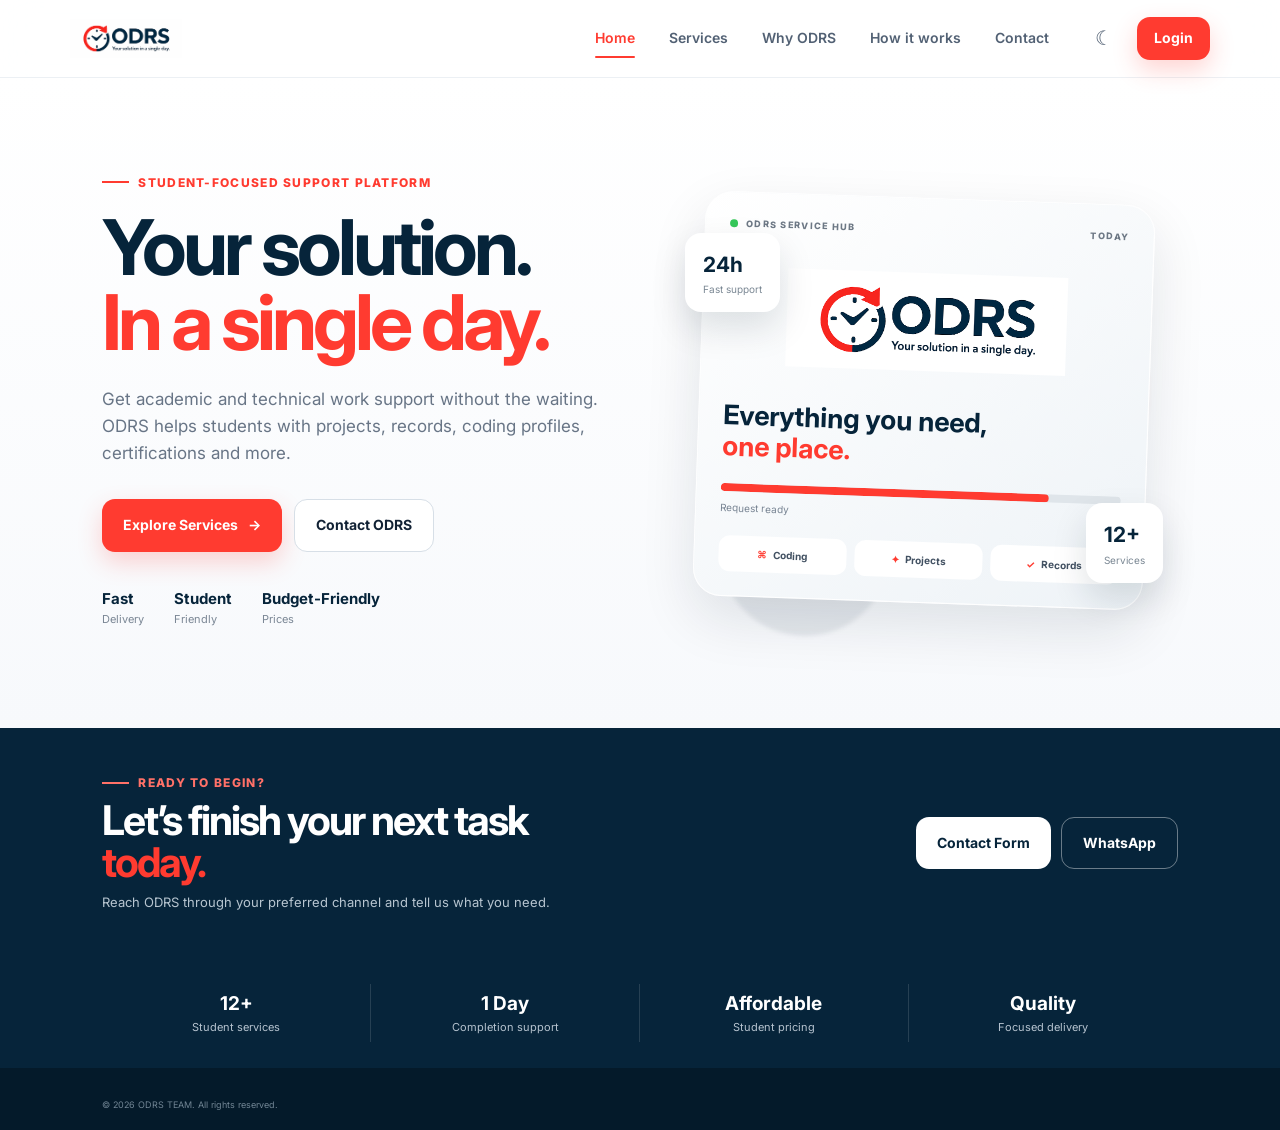
==== index.html @ 669d6daf "Update index.html" ====
<!DOCTYPE html>
<html lang="en">
<head>
  <meta charset="UTF-8" />
  <meta name="viewport" content="width=device-width, initial-scale=1.0" />
  <meta name="description" content="ODRS Team — fast, affordable academic and technical support for students." />
  <title>ODRS TEAM | Home</title>
  <link rel="icon" href="favicon.ico" />
  <link rel="preconnect" href="https://fonts.googleapis.com">
  <link rel="preconnect" href="https://fonts.gstatic.com" crossorigin>
  <link href="https://fonts.googleapis.com/css2?family=Inter:wght@400;500;600;700;800&display=swap" rel="stylesheet">
  <link rel="stylesheet" href="style.css" />
</head>
<body>
  <header class="site-header" id="top">
    <a class="brand" href="index.html" aria-label="ODRS home">
      <img src="logo.png" alt="ODRS logo" />
    </a>

    <nav class="desktop-nav" aria-label="Main navigation">
      <a href="services.html">Services</a>
      <a href="why-odrs.html">Why ODRS</a>
      <a href="how-it-works.html">How it works</a>
      <a href="contact.html">Contact</a>
    </nav>

    <div class="header-actions">
      <button class="theme-toggle" id="themeToggle" aria-label="Toggle dark mode">
        <span class="toggle-circle"></span>
      </button>
      <a class="btn btn-primary btn-small" href="login.html">Login</a>
      <button class="menu-toggle" id="menuToggle" aria-label="Open menu">☰</button>
    </div>
  </header>

  <main>
    <section class="hero">
      <div class="hero-copy reveal">
        <div class="eyebrow"><span></span>Student-focused support platform</div>
        <h1>Your solution.<br><em>In a single day.</em></h1>
        <p>Get academic and technical work support without the waiting. ODRS helps students with projects, records, coding profiles, certifications and more.</p>

        <div class="hero-buttons">
          <a class="btn btn-primary" href="services.html">Explore Services <span>→</span></a>
          <a class="btn btn-ghost" href="contact.html">Contact ODRS</a>
        </div>

        <div class="trust-row">
          <div><strong>Fast</strong><span>Delivery</span></div>
          <div><strong>Student</strong><span>Friendly</span></div>
          <div><strong>Budget-Friendly</strong><span>Prices</span></div>
        </div>
      </div>

      <div class="hero-visual reveal">
        <div class="orb orb-one"></div>
        <div class="orb orb-two"></div>

        <div class="hero-card main-card">
          <div class="card-top">
            <span class="status-dot"></span>
            <span>ODRS SERVICE HUB</span>
            <span class="mini-date">TODAY</span>
          </div>

          <div class="hero-logo-wrap">
            <img src="assets/logo.png" alt="ODRS" />
          </div>

          <h3>Everything you need,<br><span>one place.</span></h3>
          <div class="progress"><span style="width:82%"></span></div>
          <div class="progress-label"><span>Request ready</span><b>82%</b></div>

          <div class="mini-services">
            <div><span>⌘</span> Coding</div>
            <div><span>✦</span> Projects</div>
            <div><span>✓</span> Records</div>
          </div>
        </div>

        <div class="floating-card float-a">
          <b>24h</b>
          <span>Fast support</span>
        </div>

        <div class="floating-card float-b">
          <b>12+</b>
          <span>Services</span>
        </div>
      </div>
      
    </section>
    <section class="cta" id="contact">
      <div class="cta-inner reveal">
        <div>
          <div class="eyebrow"><span></span> Ready to begin?</div>
          <h2>Let’s finish your next task<br><em>today.</em></h2>
          <p>Reach ODRS through your preferred channel and tell us what you need.</p>
        </div>

        <div class="cta-actions">
          <a class="btn btn-white" href="https://odrs-contact-form.vercel.app/">Contact Form</a>
          <a class="btn btn-outline-white" href="https://wa.me/918940833101" target="_blank" rel="noopener noreferrer">WhatsApp</a>
        </div>
      </div>
    </section>
    
    <section class="stats-strip">
      <div><strong>12+</strong><span>Student services</span></div>
      <div><strong>1 Day</strong><span>Completion support</span></div>
      <div><strong>Affordable</strong><span>Student pricing</span></div>
      <div><strong>Quality</strong><span>Focused delivery</span></div>
    </section>
  </main>

  <footer class="footer">
    <p class="copyright">© 2026 ODRS TEAM. All rights reserved.</p>
  </footer>

  <script src="script.js"></script>
</body>
</html>
---- style.css ----
:root {
  --navy: #06243a;
  --navy2: #0b314c;
  --red: #ff3b30;
  --red2: #ff5b52;
  --ink: #122235;
  --muted: #687586;
  --bg: #f7f9fc;
  --card: #fff;
  --line: #e6ebf1;
  --shadow: 0 22px 55px rgba(8, 31, 49, 0.11);
  --radius: 22px;
}

* {
  box-sizing: border-box;
}

html {
  scroll-behavior: smooth;
}

body {
  margin: 0;
  font-family: Inter, Arial, sans-serif;
  color: var(--ink);
  background: var(--bg);
  line-height: 1.6;
}

a {
  text-decoration: none;
  color: inherit;
}

button {
  font: inherit;
}

/* =========================
   HEADER
========================= */

.site-header {
  position: sticky;
  top: 0;
  z-index: 50;
  height: 78px;
  display: flex;
  align-items: center;
  justify-content: space-between;
  padding: 0 5.5%;
  background: rgba(255, 255, 255, 0.9);
  backdrop-filter: blur(18px);
  border-bottom: 1px solid rgba(230, 235, 241, 0.75);
}

.brand img {
  width: 112px;
  height: auto;
  display: block;
}

.desktop-nav {
  display: flex;
  gap: 34px;
  margin-left: auto;
  margin-right: 35px;
}

.desktop-nav a {
  font-size: 14px;
  font-weight: 600;
  color: #526174;
  transition: 0.2s;
}

.desktop-nav a:hover {
  color: var(--red);
}

.header-actions {
  display: flex;
  align-items: center;
  gap: 13px;
}

.theme-toggle,
.menu-toggle {
  border: 0;
  background: transparent;
  cursor: pointer;
}

.theme-toggle {
  width: 40px;
  height: 40px;
  border-radius: 50%;
  font-size: 21px;
  color: #526174;
}

.menu-toggle {
  display: none;
  font-size: 25px;
}

/* =========================
   BUTTONS
========================= */

.btn {
  display: inline-flex;
  align-items: center;
  justify-content: center;
  gap: 10px;
  border-radius: 13px;
  padding: 14px 21px;
  font-weight: 700;
  font-size: 14px;
  transition:
    transform 0.2s,
    box-shadow 0.2s,
    background 0.2s;
}

.btn:hover {
  transform: translateY(-2px);
}

.btn-primary {
  background: var(--red);
  color: #fff;
  box-shadow: 0 10px 25px rgba(255, 59, 48, 0.22);
}

.btn-primary:hover {
  background: #ed2d23;
}

.btn-small {
  padding: 10px 17px;
}

.btn-ghost {
  border: 1px solid #d7dfe7;
  background: #fff;
}

.btn-white {
  background: #fff;
  color: var(--navy);
}

.btn-outline-white {
  border: 1px solid rgba(255, 255, 255, 0.4);
  color: #fff;
}

/* =========================
   HERO
========================= */

.hero {
  min-height: 650px;
  display: grid;
  grid-template-columns: 1.02fr 0.98fr;
  align-items: center;
  gap: 40px;
  padding: 70px 8% 75px;
  overflow: hidden;
  background: linear-gradient(180deg, #fff 0%, #f7f9fc 100%);
}

.eyebrow {
  display: flex;
  align-items: center;
  gap: 9px;
  color: var(--red);
  font-size: 12px;
  font-weight: 800;
  letter-spacing: 1.3px;
  text-transform: uppercase;
}

.eyebrow span {
  width: 27px;
  height: 2px;
  background: var(--red);
  display: inline-block;
}

.hero h1 {
  font-size: clamp(48px, 6vw, 82px);
  line-height: 0.98;
  letter-spacing: -4px;
  margin: 18px 0 25px;
  color: var(--navy);
}

em {
  font-style: normal;
  color: var(--red);
}

.hero-copy > p {
  max-width: 590px;
  color: var(--muted);
  font-size: 17px;
}

.hero-buttons {
  display: flex;
  gap: 12px;
  margin: 32px 0;
}

.trust-row {
  display: flex;
  gap: 30px;
  margin-top: 35px;
}

.trust-row div {
  display: flex;
  flex-direction: column;
}

.trust-row strong {
  font-size: 15px;
  color: var(--navy);
}

.trust-row span {
  font-size: 11px;
  color: #7b8795;
}

/* =========================
   HERO VISUAL
========================= */

.hero-visual {
  height: 480px;
  position: relative;
  display: flex;
  align-items: center;
  justify-content: center;
}

.orb {
  position: absolute;
  border-radius: 50%;
  filter: blur(2px);
}

.orb-one {
  width: 360px;
  height: 360px;
  background: rgba(255, 59, 48, 0.09);
  top: 50px;
  right: 30px;
}

.orb-two {
  width: 170px;
  height: 170px;
  background: rgba(6, 36, 58, 0.08);
  bottom: 5px;
  left: 50px;
}

.hero-card {
  position: relative;
  z-index: 2;
}

.main-card {
  width: min(450px, 90%);
  padding: 24px;
  border: 1px solid rgba(255, 255, 255, 0.9);
  border-radius: 28px;
  background: linear-gradient(145deg, #fff, #eef3f7);
  box-shadow: var(--shadow);
  transform: rotate(2deg);
}

.card-top {
  display: flex;
  align-items: center;
  gap: 8px;
  font-size: 9px;
  font-weight: 800;
  letter-spacing: 1.3px;
  color: #6d7885;
}

.status-dot {
  width: 8px;
  height: 8px;
  border-radius: 50%;
  background: #35c759;
}

.mini-date {
  margin-left: auto;
}

.hero-logo-wrap {
  height: 145px;
  display: flex;
  align-items: center;
  justify-content: center;
  margin: 12px 0;
}

.hero-logo-wrap img {
  width: 280px;
  max-width: 90%;
  height: auto;
}

.main-card h3 {
  font-size: 27px;
  line-height: 1.15;
  color: var(--navy);
  margin: 8px 0 22px;
}

.main-card h3 span {
  color: var(--red);
}

.progress {
  height: 8px;
  border-radius: 20px;
  background: #dfe5ea;
  overflow: hidden;
}

.progress span {
  height: 100%;
  display: block;
  background: var(--red);
  border-radius: 20px;
}

.progress-label {
  display: flex;
  justify-content: space-between;
  margin: 8px 0 20px;
  font-size: 10px;
  color: #788493;
}

.mini-services {
  display: grid;
  grid-template-columns: repeat(3, 1fr);
  gap: 8px;
}

.mini-services div {
  padding: 10px 8px;
  background: #fff;
  border-radius: 11px;
  font-size: 10px;
  font-weight: 700;
  color: #425162;
  text-align: center;
}

.mini-services span {
  color: var(--red);
  margin-right: 4px;
}

/* =========================
   FLOATING CARDS
========================= */

.floating-card {
  position: absolute;
  z-index: 4;
  padding: 15px 18px;
  border-radius: 16px;
  background: #fff;
  box-shadow: 0 16px 35px rgba(8, 31, 49, 0.13);
  display: flex;
  flex-direction: column;
}

.floating-card b {
  font-size: 21px;
  color: var(--navy);
}

.floating-card span {
  font-size: 10px;
  color: #7a8793;
}

.float-a {
  top: 72px;
  left: 15px;
}

.float-b {
  bottom: 58px;
  right: 15px;
}

/* =========================
   STATS
========================= */

.stats-strip {
  display: grid;
  grid-template-columns: repeat(4, 1fr);
  padding: 26px 8%;
  background: var(--navy);
  color: #fff;
}

.stats-strip div {
  padding: 5px 25px;
  border-right: 1px solid rgba(255, 255, 255, 0.13);
  display: flex;
  flex-direction: column;
  align-items: center;
}

.stats-strip div:last-child {
  border: 0;
}

.stats-strip strong {
  font-size: 19px;
}

.stats-strip span {
  font-size: 11px;
  color: #b6c3cf;
}

/* =========================
   GENERAL SECTIONS
========================= */

.section {
  padding: 105px 8%;
}

.section-heading {
  display: flex;
  justify-content: space-between;
  align-items: end;
  gap: 40px;
  margin-bottom: 48px;
}

.section-heading h2,
.why-copy h2 {
  font-size: clamp(35px, 4vw, 54px);
  line-height: 1.04;
  letter-spacing: -2.5px;
  margin: 12px 0 0;
  color: var(--navy);
}

.section-heading > p {
  max-width: 430px;
  color: var(--muted);
  font-size: 14px;
}

/* =========================
   SERVICES
========================= */

.service-grid {
  display: grid;
  grid-template-columns: repeat(4, 1fr);
  gap: 18px;
}

.service-card {
  min-height: 245px;
  position: relative;
  padding: 27px;
  border-radius: var(--radius);
  background: var(--card);
  border: 1px solid var(--line);
  box-shadow: 0 8px 30px rgba(8, 31, 49, 0.04);
  transition: 0.25s;
  overflow: hidden;
}

.service-card:hover {
  transform: translateY(-6px);
  box-shadow: var(--shadow);
  border-color: #dce4eb;
}

.service-card.featured {
  background: var(--navy);
  color: #fff;
}

.service-card.featured h3,
.service-card.featured p {
  color: #fff;
}

.service-card.featured p {
  color: #bdcbd6;
}

.service-icon {
  width: 46px;
  height: 46px;
  display: flex;
  align-items: center;
  justify-content: center;
  border-radius: 14px;
  background: #fff0ef;
  color: var(--red);
  font-size: 21px;
  font-weight: 800;
}

.featured .service-icon {
  background: rgba(255, 255, 255, 0.1);
}

.service-no {
  position: absolute;
  right: 25px;
  top: 28px;
  font-size: 10px;
  font-weight: 800;
  color: #9aa6b2;
}

.featured .service-no {
  color: #7e96a9;
}

.service-card h3 {
  margin: 28px 0 8px;
  font-size: 18px;
  color: var(--navy);
}

.service-card p {
  font-size: 12px;
  color: var(--muted);
  margin: 0 0 18px;
}

.service-card a {
  font-size: 11px;
  font-weight: 800;
  color: var(--red);
}

/* =========================
   WHY SECTION
========================= */

.why {
  display: grid;
  grid-template-columns: 0.9fr 1.1fr;
  align-items: center;
  gap: 100px;
  background: #fff;
}

.why-visual {
  min-height: 470px;
  position: relative;
  display: flex;
  align-items: center;
  justify-content: center;
}

.why-ring {
  width: 320px;
  height: 320px;
  border-radius: 50%;
  border: 1px solid #dfe5eb;
  box-shadow:
    inset 0 0 0 28px #f7f9fc,
    inset 0 0 0 29px #e8edf2;
  display: flex;
  align-items: center;
  justify-content: center;
  color: var(--navy);
  font-size: 42px;
  font-weight: 800;
  letter-spacing: -3px;
}

.why-ring:before,
.why-ring:after {
  content: "";
  position: absolute;
  border-radius: 50%;
  border: 1px dashed #dce3e9;
}

.why-ring:before {
  width: 390px;
  height: 390px;
}

.why-ring:after {
  width: 250px;
  height: 250px;
}

.why-badge {
  position: absolute;
  right: 9%;
  bottom: 52px;
  padding: 18px 22px;
  border-radius: 15px;
  background: var(--red);
  color: #fff;
  font-weight: 800;
  font-size: 18px;
  line-height: 1.05;
  box-shadow: 0 15px 30px rgba(255, 59, 48, 0.25);
}

.why-badge small {
  font-size: 8px;
  letter-spacing: 1.3px;
}

.why-copy > p {
  max-width: 560px;
  color: var(--muted);
  font-size: 14px;
  margin: 22px 0 30px;
}

.benefit {
  display: flex;
  gap: 22px;
  padding: 19px 0;f
  border-top: 1px solid var(--line);
}

.benefit > span {
  font-size: 11px;
  font-weight: 800;
  color: var(--red);
  padding-top: 4px;
}

.benefit h3 {
  margin: 0 0 3px;
  font-size: 15px;
  color: var(--navy);
}

.benefit p {
  margin: 0;
  font-size: 12px;
  color: var(--muted);
}

/* =========================
   CENTERED SECTION
========================= */

.centered {
  display: block;
  text-align: center;
}

.centered .eyebrow {
  justify-content: center;
}

.centered > p {
  margin: 18px auto 0;
}

/* =========================
   PROCESS
========================= */

.process {
  background: var(--bg);
}

.steps {
  display: grid;
  grid-template-columns: repeat(3, 1fr);
  gap: 20px;
  max-width: 1000px;
  margin: auto;
}

.step {
  position: relative;
  padding: 35px;
  border-radius: 20px;
  background: #fff;
  border: 1px solid var(--line);
}

.step span {
  font-size: 11px;
  font-weight: 800;
  color: var(--red);
}

.step h3 {
  color: var(--navy);
  font-size: 18px;
  margin: 28px 0 7px;
}

.step p {
  font-size: 12px;
  color: var(--muted);
  margin: 0;
}

/* =========================
   CTA
========================= */

.cta {
  padding: 45px 8%;
  background: var(--navy);
}

.cta-inner {
  max-width: 1150px;
  margin: auto;
  display: flex;
  align-items: center;
  justify-content: space-between;
  gap: 30px;
}

.cta h2 {
  font-size: clamp(30px, 3.2vw, 45px);
  line-height: 1.02;
  letter-spacing: -2px;
  color: #fff;
  margin: 8px 0;
}

.cta p {
  color: #b7c5d0;
  font-size: 13px;
  margin: 8px 0 0;
}

.cta .eyebrow {
  color: #ff7168;
}

.cta .eyebrow span {
  background: #ff7168;
}

.cta-actions {
  display: flex;
  gap: 10px;
}

/* =========================
   FOOTER
========================= */

.footer {
  padding: 25px 8% 18px;
  background: #041a2a;
  color: #fff;
  display: grid;
  grid-template-columns: 1fr 1fr;
  gap: 20px;
}

.footer-brand img {
  width: 110px;
  filter: brightness(0) invert(1);
  opacity: 0.95;
}

.footer-brand p {
  font-size: 10px;
  color: #9caebb;
}

.footer-links {
  display: flex;
  justify-content: flex-end;
  align-items: start;
  gap: 20px;
  flex-wrap: wrap;
}

.footer-links a {
  font-size: 10px;
  color: #b8c5d0;
}

.copyright {
  grid-column: 1 / -1;
  border-top: none;
  padding-top: 5px;
  margin: 0;
  color: #718594;
  font-size: 9px;
}

/* =========================
   ANIMATION
========================= */

.reveal {
  opacity: 0;
  transform: translateY(24px);
  transition:
    opacity 0.7s ease,
    transform 0.7s ease;
}

.reveal.visible {
  opacity: 1;
  transform: none;
}

/* =========================
   DARK MODE
========================= */

body.dark {
  --bg: #081723;
  --card: #0e2434;
  --ink: #edf4f8;
  --muted: #9badba;
  --line: #1c3445;
}

body.dark .site-header {
  background: rgba(6, 24, 36, 0.9);
  border-color: #1c3445;
}

body.dark .desktop-nav a,
body.dark .theme-toggle {
  color: #bdcbd4;
}

body.dark .hero {
  background: linear-gradient(180deg, #071a28, #081723);
}

body.dark .btn-ghost {
  background: #0e2434;
  color: #fff;
  border-color: #254052;
}

body.dark .main-card {
  background: linear-gradient(145deg, #102b3e, #0a1e2d);
  border-color: #244255;
}

body.dark .mini-services div {
  background: #0a1d2c;
  color: #d7e1e7;
}

body.dark .why {
  background: #0b1d2b;
}

.theme-toggle {
  font-size: 0;
}

.theme-toggle:after {
  content: "☾";
  font-size: 20px;
}

body.dark .theme-toggle:after {
  content: "☀";
}

/* =========================
   RESPONSIVE — TABLET
========================= */

@media (max-width: 1000px) {
  .desktop-nav {
    gap: 18px;
    margin-right: 15px;
  }

  .hero {
    grid-template-columns: 1fr;
    padding-top: 55px;
  }

  .hero-copy {
    text-align: center;
  }

  .hero-copy .eyebrow,
  .trust-row {
    justify-content: center;
  }

  .hero-copy > p {
    margin-left: auto;
    margin-right: auto;
  }

  .hero-buttons {
    justify-content: center;
  }

  .hero-visual {
    height: 430px;
  }

  .service-grid {
    grid-template-columns: repeat(2, 1fr);
  }

  .why {
    grid-template-columns: 1fr;
    gap: 30px;
  }

  .why-visual {
    min-height: 400px;
  }

  .why-copy {
    max-width: 700px;
    margin: auto;
  }

  .cta-inner {
    display: block;
    text-align: center;
  }

  .cta-actions {
    justify-content: center;
    margin-top: 28px;
  }
}

/* =========================
   RESPONSIVE — MOBILE
========================= */

@media (max-width: 700px) {
  .site-header {
    height: 68px;
    padding: 0 5%;
  }

  .desktop-nav {
    display: none;
  }

  .menu-toggle {
    display: block;
  }

  .header-actions .btn {
    display: none;
  }

  .hero {
    padding: 48px 5% 55px;
  }

  .hero h1 {
    font-size: 52px;
    letter-spacing: -3px;
  }

  .hero-copy > p {
    font-size: 15px;
  }

  .trust-row {
    gap: 18px;
  }

  .hero-visual {
    height: 390px;
  }

  .main-card {
    width: 92%;
  }

  .float-a {
    left: 0;
    top: 25px;
  }

  .float-b {
    right: 0;
    bottom: 20px;
  }

  .stats-strip {
    grid-template-columns: repeat(2, 1fr);
    padding: 18px 5%;
  }

  .stats-strip div {
    border: 0;
    padding: 10px;
  }

  .section {
    padding: 75px 5%;
  }

  .section-heading {
    display: block;
  }

  .section-heading > p {
    margin-top: 20px;
  }

  .service-grid {
    grid-template-columns: 1fr;
  }

  .why-visual {
    min-height: 350px;
  }

  .why-ring {
    width: 240px;
    height: 240px;
    font-size: 31px;
  }

  .why-ring:before {
    width: 290px;
    height: 290px;
  }

  .why-ring:after {
    width: 190px;
    height: 190px;
  }

  .why-badge {
    right: 2%;
    bottom: 20px;
  }

  .steps {
    grid-template-columns: 1fr;
  }

  .cta {
    padding: 60px 5%;
  }

  .footer {
    grid-template-columns: 1fr;
    padding: 40px 5%;
  }

  .footer-links {
    justify-content: flex-start;
  }

  .copyright {
    grid-column: auto;
  }

  .hero-buttons {
    flex-wrap: wrap;
  }
}
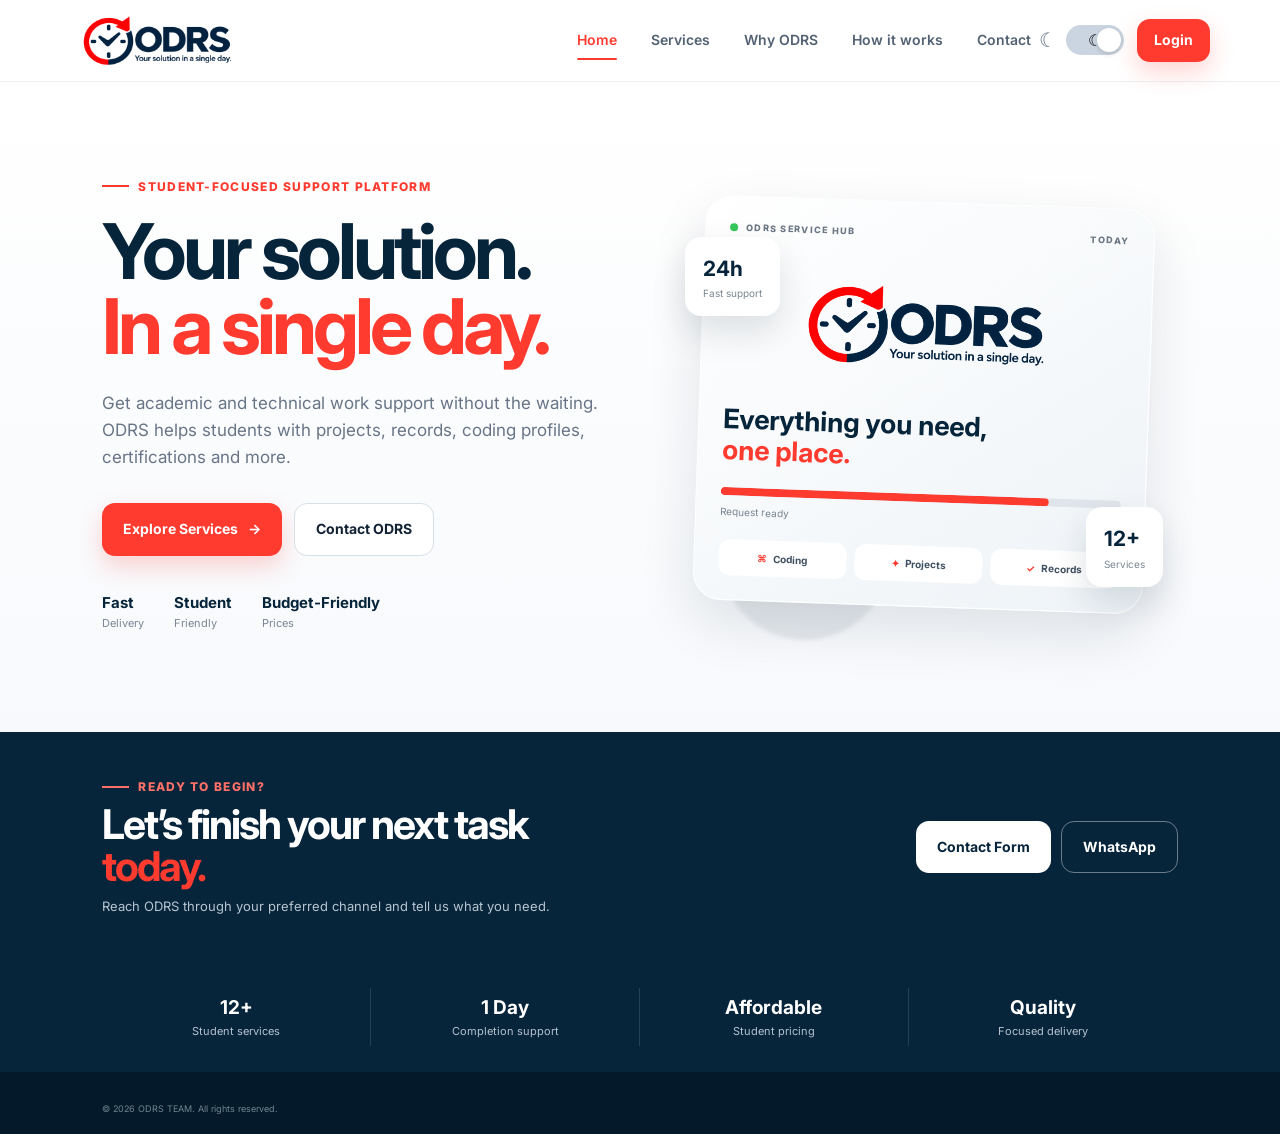
==== commit 8d4673af: "Update index.html" ====
--- a/index.html
+++ b/index.html
@@ -26,6 +26,7 @@
 
     <div class="header-actions">
       <button class="theme-toggle" id="themeToggle" aria-label="Toggle dark mode">
+        <span class="toggle-icon">☾</span>
         <span class="toggle-circle"></span>
       </button>
       <a class="btn btn-primary btn-small" href="login.html">Login</a>
@@ -64,7 +65,7 @@
           </div>
 
           <div class="hero-logo-wrap">
-            <img src="assets/logo.png" alt="ODRS" />
+            <img src="logo.png" alt="ODRS" />
           </div>
 
           <h3>Everything you need,<br><span>one place.</span></h3>
--- a/style.css
+++ b/style.css
@@ -45,7 +45,7 @@
   position: sticky;
   top: 0;
   z-index: 50;
-  height: 78px;
+  height: 82px;
   display: flex;
   align-items: center;
   justify-content: space-between;
@@ -56,7 +56,7 @@
 }
 
 .brand img {
-  width: 112px;
+  width: 175px;
   height: auto;
   display: block;
 }
@@ -85,19 +85,48 @@
   gap: 13px;
 }
 
-.theme-toggle,
+.theme-toggle {
+  width: 58px;
+  height: 30px;
+  padding: 0;
+  border: 0;
+  border-radius: 20px;
+  background: #cbd5e1;
+  position: relative;
+  cursor: pointer;
+  transition: background 0.3s ease;
+  flex-shrink: 0;
+}
+
 .menu-toggle {
   border: 0;
   background: transparent;
   cursor: pointer;
 }
 
-.theme-toggle {
-  width: 40px;
-  height: 40px;
+/* Moon / Sun icon */
+.theme-toggle::before {
+  content: "☾";
+  position: absolute;
+  left: -27px;
+  top: 3px;
+  font-size: 20px;
+  line-height: 24px;
+  color: #64748b;
+}
+
+/* White switch circle */
+.theme-toggle::after {
+  content: "";
+  position: absolute;
+  width: 24px;
+  height: 24px;
+  top: 3px;
+  right: 3px;
   border-radius: 50%;
-  font-size: 21px;
-  color: #526174;
+  background: #fff;
+  box-shadow: 0 2px 5px rgba(0, 0, 0, 0.15);
+  transition: transform 0.3s ease;
 }
 
 .menu-toggle {
@@ -583,58 +612,57 @@
   justify-content: center;
 }
 
-.why-ring {
-  width: 320px;
-  height: 320px;
-  border-radius: 50%;
-  border: 1px solid #dfe5eb;
-  box-shadow:
-    inset 0 0 0 28px #f7f9fc,
-    inset 0 0 0 29px #e8edf2;
-  display: flex;
-  align-items: center;
-  justify-content: center;
-  color: var(--navy);
-  font-size: 42px;
-  font-weight: 800;
-  letter-spacing: -3px;
-}
-
-.why-ring:before,
-.why-ring:after {
-  content: "";
-  position: absolute;
-  border-radius: 50%;
-  border: 1px dashed #dce3e9;
-}
-
-.why-ring:before {
+.why-logo {
   width: 390px;
   height: 390px;
-}
-
-.why-ring:after {
-  width: 250px;
-  height: 250px;
+  object-fit: contain;
+  display: block;
 }
 
 .why-badge {
   position: absolute;
-  right: 9%;
-  bottom: 52px;
-  padding: 18px 22px;
-  border-radius: 15px;
+  right: 3%;
+  bottom: 45px;
+  z-index: 5;
+
+  display: flex;
+  flex-direction: column;
+  align-items: center;
+
+  padding: 10px 22px 12px;
+  border-radius: 8px;
+
   background: var(--red);
   color: #fff;
+
+  transform: rotate(-6deg);
+
+  box-shadow: 0 14px 28px rgba(255, 59, 48, 0.28);
+}
+
+/* ONE DAY */
+.why-badge small {
+  background: #fff;
+  color: var(--navy);
+
+  padding: 5px 18px;
+  border-radius: 6px;
+
+  font-size: 12px;
   font-weight: 800;
-  font-size: 18px;
-  line-height: 1.05;
-  box-shadow: 0 15px 30px rgba(255, 59, 48, 0.25);
-}
-
-.why-badge small {
-  font-size: 8px;
-  letter-spacing: 1.3px;
+  letter-spacing: 1px;
+
+  margin-bottom: 3px;
+
+  transform: rotate(2deg);
+}
+
+/* ONE SOLUTION */
+.why-badge strong {
+  font-size: 20px;
+  font-weight: 900;
+  letter-spacing: -0.5px;
+  white-space: nowrap;
 }
 
 .why-copy > p {
@@ -647,7 +675,7 @@
 .benefit {
   display: flex;
   gap: 22px;
-  padding: 19px 0;f
+  padding: 19px 0;
   border-top: 1px solid var(--line);
 }
 
@@ -883,17 +911,17 @@
   background: #0b1d2b;
 }
 
-.theme-toggle {
-  font-size: 0;
-}
-
-.theme-toggle:after {
-  content: "☾";
-  font-size: 20px;
-}
-
-body.dark .theme-toggle:after {
+body.dark .theme-toggle {
+  background: #334155;
+}
+
+body.dark .theme-toggle::before {
   content: "☀";
+  color: #facc15;
+}
+
+body.dark .theme-toggle::after {
+  transform: translateX(-28px);
 }
 
 /* =========================
@@ -1049,25 +1077,24 @@
     min-height: 350px;
   }
 
-  .why-ring {
-    width: 240px;
-    height: 240px;
-    font-size: 31px;
-  }
-
-  .why-ring:before {
-    width: 290px;
-    height: 290px;
-  }
-
-  .why-ring:after {
-    width: 190px;
-    height: 190px;
-  }
-
+  .why-logo {
+    width: 280px;
+    height: 280px;
+  }
+  
   .why-badge {
-    right: 2%;
-    bottom: 20px;
+    right: 0;
+    bottom: 15px;
+    padding: 8px 16px 10px;
+  }
+
+  .why-badge small {
+    font-size: 9px;
+    padding: 4px 12px;
+  }
+
+  .why-badge strong {
+    font-size: 15px;
   }
 
   .steps {
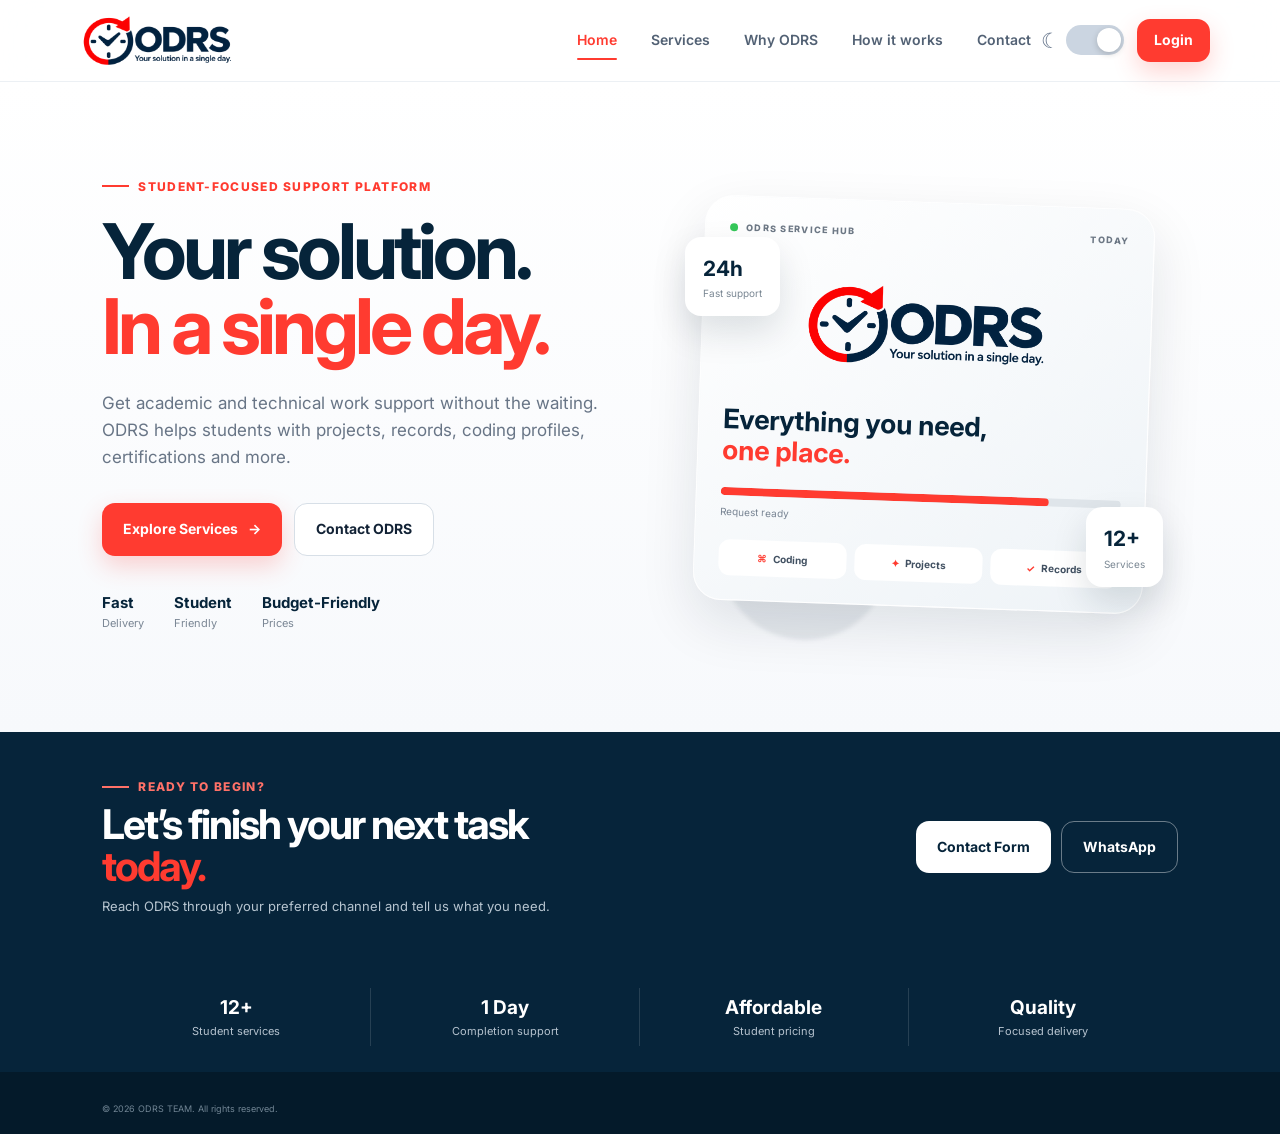
==== commit 7c69ef34: "Update index.html" ====
--- a/index.html
+++ b/index.html
@@ -26,9 +26,8 @@
 
     <div class="header-actions">
       <button class="theme-toggle" id="themeToggle" aria-label="Toggle dark mode">
-        <span class="toggle-icon">☾</span>
-        <span class="toggle-circle"></span>
-      </button>
+      <span class="toggle-circle"></span>
+    </button>
       <a class="btn btn-primary btn-small" href="login.html">Login</a>
       <button class="menu-toggle" id="menuToggle" aria-label="Open menu">☰</button>
     </div>
--- a/style.css
+++ b/style.css
@@ -85,49 +85,13 @@
   gap: 13px;
 }
 
-.theme-toggle {
-  width: 58px;
-  height: 30px;
-  padding: 0;
-  border: 0;
-  border-radius: 20px;
-  background: #cbd5e1;
-  position: relative;
-  cursor: pointer;
-  transition: background 0.3s ease;
-  flex-shrink: 0;
-}
-
 .menu-toggle {
   border: 0;
   background: transparent;
   cursor: pointer;
 }
 
-/* Moon / Sun icon */
-.theme-toggle::before {
-  content: "☾";
-  position: absolute;
-  left: -27px;
-  top: 3px;
-  font-size: 20px;
-  line-height: 24px;
-  color: #64748b;
-}
-
-/* White switch circle */
-.theme-toggle::after {
-  content: "";
-  position: absolute;
-  width: 24px;
-  height: 24px;
-  top: 3px;
-  right: 3px;
-  border-radius: 50%;
-  background: #fff;
-  box-shadow: 0 2px 5px rgba(0, 0, 0, 0.15);
-  transition: transform 0.3s ease;
-}
+
 
 .menu-toggle {
   display: none;
@@ -915,11 +879,13 @@
   background: #334155;
 }
 
+/* Change moon → sun */
 body.dark .theme-toggle::before {
   content: "☀";
   color: #facc15;
 }
 
+/* Move white circle LEFT */
 body.dark .theme-toggle::after {
   transform: translateX(-28px);
 }
@@ -1122,3 +1088,57 @@
     flex-wrap: wrap;
   }
 }
+
+/* =========================
+   THEME TOGGLE
+========================= */
+
+.theme-toggle {
+  width: 58px;
+  height: 30px;
+  padding: 0;
+  border: 0;
+  border-radius: 30px;
+  background: #cbd5e1;
+  position: relative;
+  cursor: pointer;
+  transition: background 0.3s ease;
+  flex-shrink: 0;
+}
+
+/* Moon / Sun icon on the LEFT */
+.theme-toggle::before {
+  content: "☾";
+  position: absolute;
+  left: -27px;
+  top: 2px;
+  width: 24px;
+  height: 26px;
+
+  display: flex;
+  align-items: center;
+  justify-content: center;
+
+  font-size: 21px;
+  line-height: 1;
+  color: #64748b;
+}
+
+/* White switch circle */
+.theme-toggle::after {
+  content: "";
+  position: absolute;
+  width: 24px;
+  height: 24px;
+  top: 3px;
+  right: 3px;
+
+  border-radius: 50%;
+  background: #ffffff;
+
+  box-shadow: 0 2px 6px rgba(0, 0, 0, 0.18);
+
+  transition:
+    transform 0.3s ease,
+    background 0.3s ease;
+}
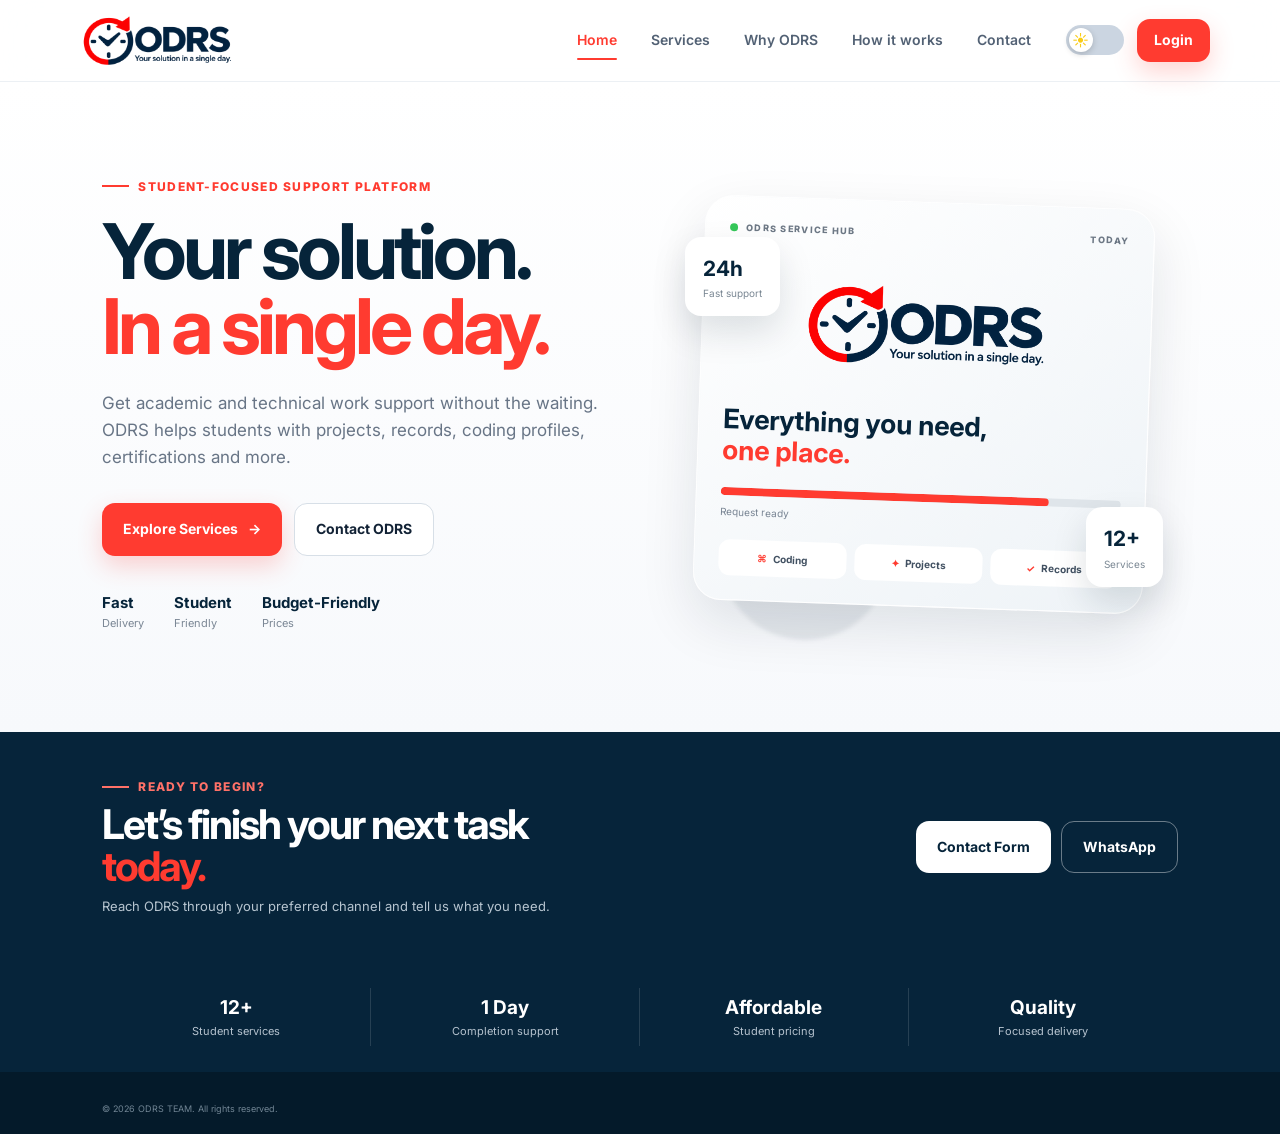
==== commit 9d7c1c63: "Update index.html" ====
--- a/index.html
+++ b/index.html
@@ -25,10 +25,13 @@
     </nav>
 
     <div class="header-actions">
+      <!-- Dark Mode -->
       <button class="theme-toggle" id="themeToggle" aria-label="Toggle dark mode">
       <span class="toggle-circle"></span>
     </button>
+      <!-- Login -->
       <a class="btn btn-primary btn-small" href="login.html">Login</a>
+      <!-- Mobile Menu -->
       <button class="menu-toggle" id="menuToggle" aria-label="Open menu">☰</button>
     </div>
   </header>
--- a/style.css
+++ b/style.css
@@ -875,21 +875,6 @@
   background: #0b1d2b;
 }
 
-body.dark .theme-toggle {
-  background: #334155;
-}
-
-/* Change moon → sun */
-body.dark .theme-toggle::before {
-  content: "☀";
-  color: #facc15;
-}
-
-/* Move white circle LEFT */
-body.dark .theme-toggle::after {
-  transform: translateX(-28px);
-}
-
 /* =========================
    RESPONSIVE — TABLET
 ========================= */
@@ -1097,48 +1082,59 @@
   width: 58px;
   height: 30px;
   padding: 0;
-  border: 0;
+  border: none;
   border-radius: 30px;
   background: #cbd5e1;
   position: relative;
   cursor: pointer;
+  flex-shrink: 0;
   transition: background 0.3s ease;
-  flex-shrink: 0;
-}
-
-/* Moon / Sun icon on the LEFT */
-.theme-toggle::before {
-  content: "☾";
+}
+
+/* White circular knob */
+.theme-toggle::after {
+  content: "☀";
   position: absolute;
-  left: -27px;
-  top: 2px;
-  width: 24px;
-  height: 26px;
-
-  display: flex;
-  align-items: center;
-  justify-content: center;
-
-  font-size: 21px;
-  line-height: 1;
-  color: #64748b;
-}
-
-/* White switch circle */
-.theme-toggle::after {
-  content: "";
-  position: absolute;
+
   width: 24px;
   height: 24px;
+
   top: 3px;
-  right: 3px;
+  left: 3px;
+
+  display: flex;
+  align-items: center;
+  justify-content: center;
 
   border-radius: 50%;
   background: #ffffff;
 
+  color: #facc15;
+  font-size: 16px;
+  line-height: 1;
+
   box-shadow: 0 2px 6px rgba(0, 0, 0, 0.18);
 
   transition:
     transform 0.3s ease,
-    background 0.3s ease;
-}
+    color 0.3s ease;
+}
+
+/* Remove the old outside icon */
+.theme-toggle::before {
+  display: none;
+}
+
+/* =========================
+   DARK MODE
+========================= */
+
+body.dark .theme-toggle {
+  background: #334155;
+}
+
+body.dark .theme-toggle::after {
+  content: "☾";
+  transform: translateX(28px);
+  color: #64748b;
+}
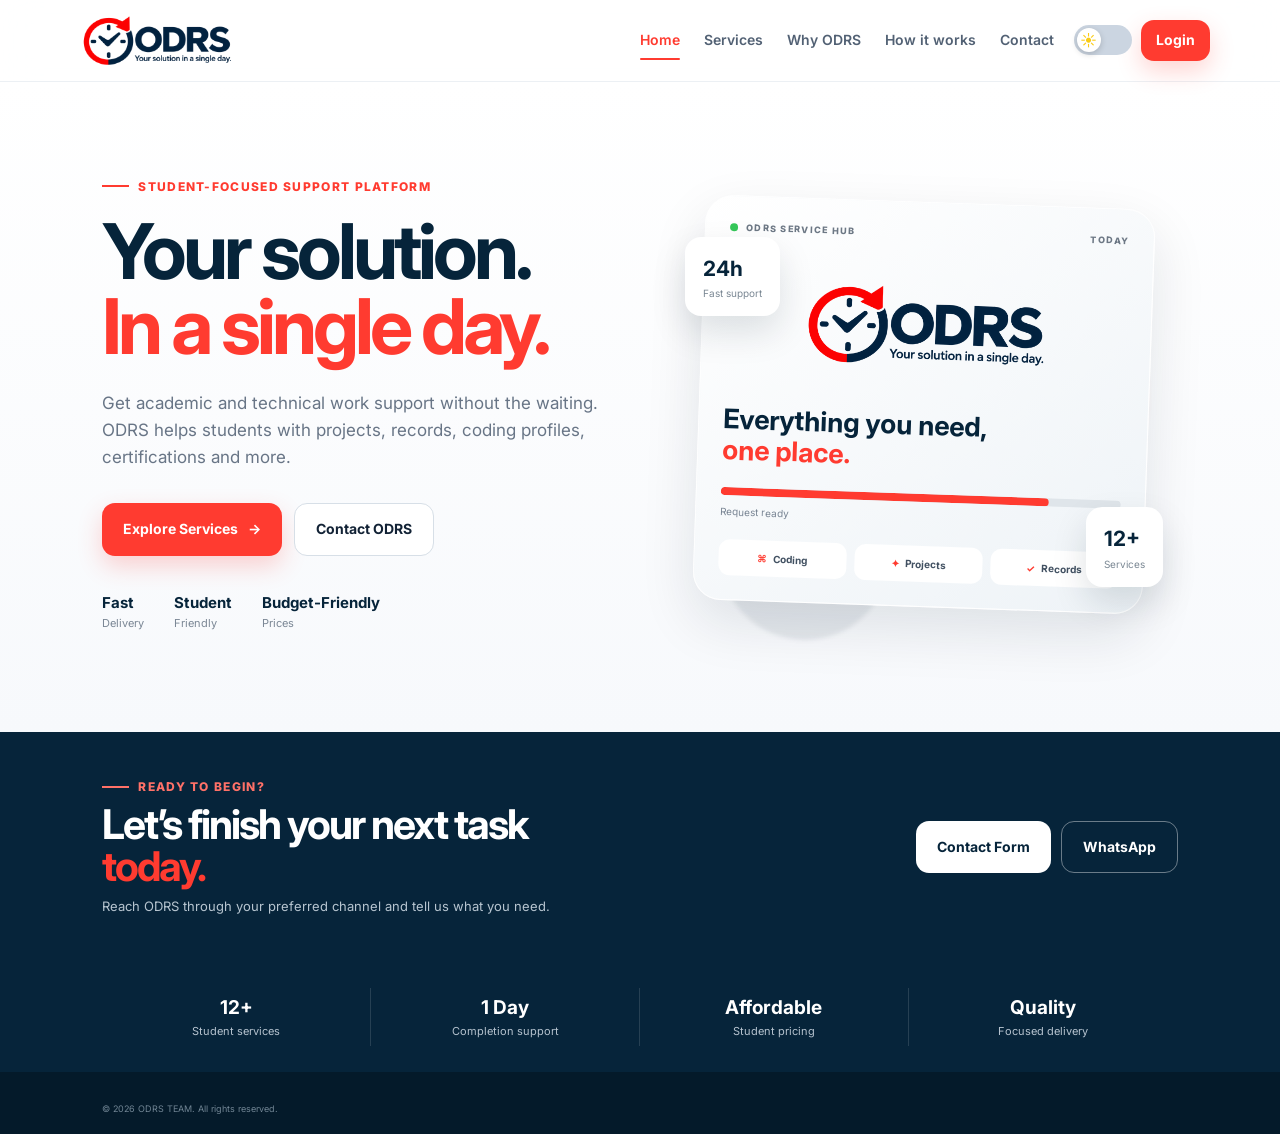
==== commit 1859a018: "Update index.html" ====
--- a/index.html
+++ b/index.html
@@ -14,7 +14,7 @@
 <body>
   <header class="site-header" id="top">
     <a class="brand" href="index.html" aria-label="ODRS home">
-      <img src="logo.png" alt="ODRS logo" />
+      <img src="logo.png" id="headerLogo" alt="ODRS logo" />
     </a>
 
     <nav class="desktop-nav" aria-label="Main navigation">
--- a/style.css
+++ b/style.css
@@ -63,9 +63,9 @@
 
 .desktop-nav {
   display: flex;
-  gap: 34px;
+  gap: 24px;
   margin-left: auto;
-  margin-right: 35px;
+  margin-right: 20px;
 }
 
 .desktop-nav a {
@@ -82,20 +82,16 @@
 .header-actions {
   display: flex;
   align-items: center;
-  gap: 13px;
+  gap: 9px;
 }
 
 .menu-toggle {
+  display: none;
   border: 0;
   background: transparent;
   cursor: pointer;
-}
-
-
-
-.menu-toggle {
-  display: none;
   font-size: 25px;
+  padding: 0;
 }
 
 /* =========================
@@ -132,7 +128,7 @@
 }
 
 .btn-small {
-  padding: 10px 17px;
+  padding: 9px 15px;
 }
 
 .btn-ghost {
@@ -881,8 +877,8 @@
 
 @media (max-width: 1000px) {
   .desktop-nav {
-    gap: 18px;
-    margin-right: 15px;
+    gap: 14px;
+    margin-right: 10px;
   }
 
   .hero {
@@ -960,9 +956,17 @@
   }
 
   .header-actions .btn {
-    display: none;
-  }
-
+    display: inline-flex;
+    padding: 9px 14px;
+    font-size: 13px;
+  }
+
+  .theme-toggle {
+    display: block;
+    width: 58px;
+    height: 30px;
+  }
+  
   .hero {
     padding: 48px 5% 55px;
   }
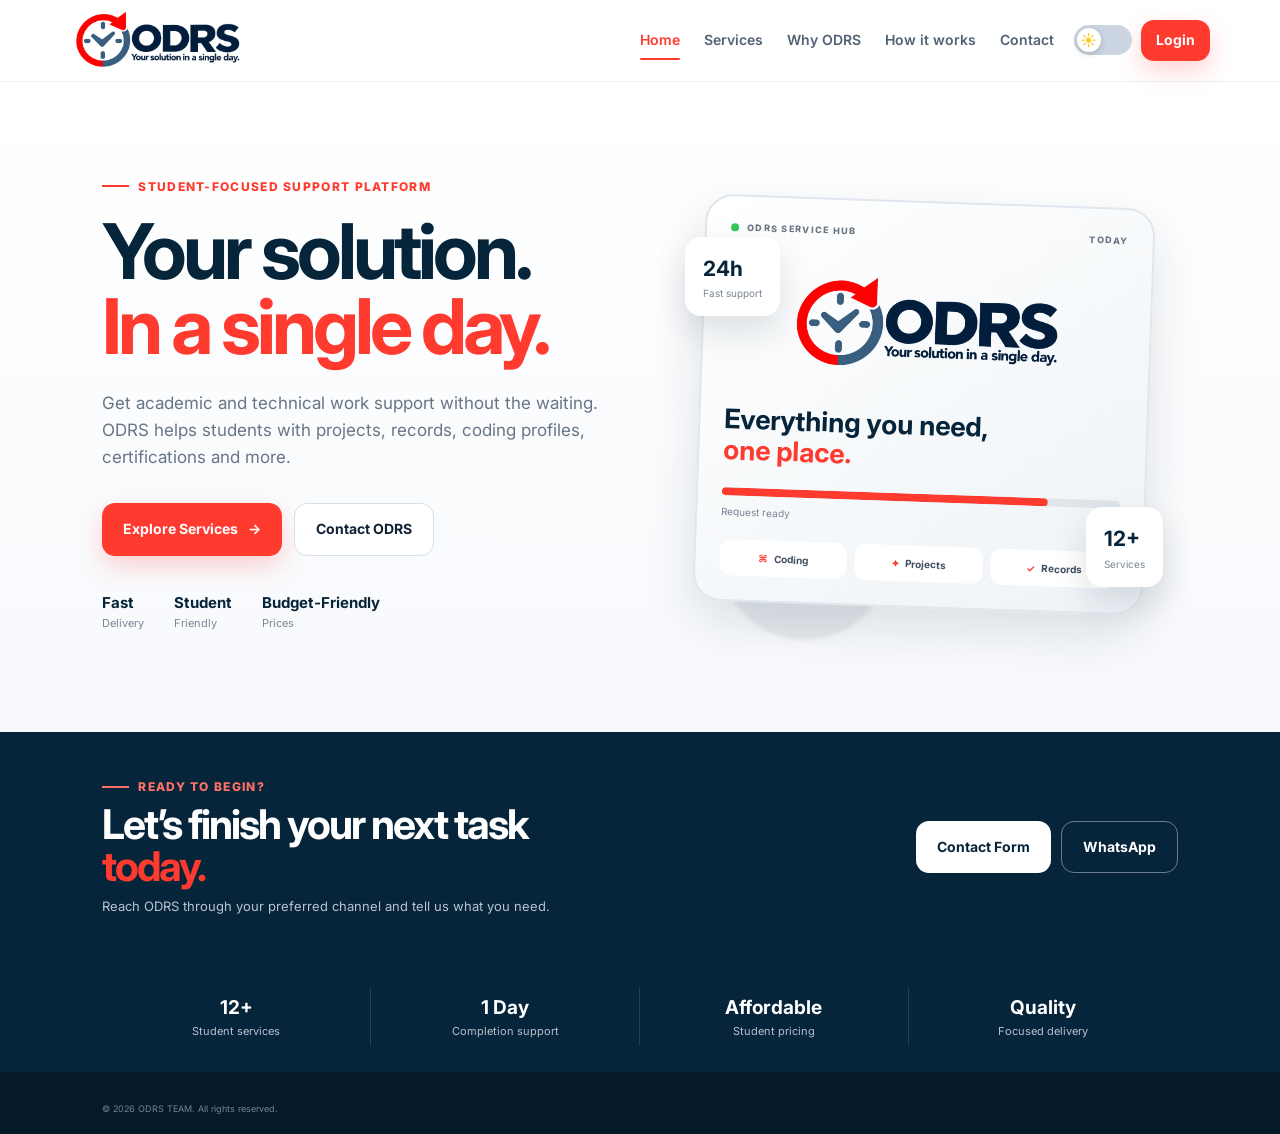
==== commit a23a17a3: "Update index.html" ====
--- a/index.html
+++ b/index.html
@@ -9,7 +9,7 @@
   <link rel="preconnect" href="https://fonts.googleapis.com">
   <link rel="preconnect" href="https://fonts.gstatic.com" crossorigin>
   <link href="https://fonts.googleapis.com/css2?family=Inter:wght@400;500;600;700;800&display=swap" rel="stylesheet">
-  <link rel="stylesheet" href="style.css" />
+  <link rel="stylesheet" href="landing.css" />
 </head>
 <body>
   <header class="site-header" id="top">
@@ -67,7 +67,7 @@
           </div>
 
           <div class="hero-logo-wrap">
-            <img src="logo.png" alt="ODRS" />
+            <img src="logo.png" id="heroLogo" alt="ODRS" />
           </div>
 
           <h3>Everything you need,<br><span>one place.</span></h3>
--- a/landing.css
+++ b/landing.css
@@ -0,0 +1,1349 @@
+:root {
+  --navy: #06243a;
+  --navy2: #0b314c;
+  --red: #ff3b30;
+  --red2: #ff5b52;
+  --ink: #122235;
+  --muted: #687586;
+  --bg: #f7f9fc;
+  --card: #fff;
+  --line: #e6ebf1;
+  --shadow: 0 22px 55px rgba(8, 31, 49, 0.11);
+  --radius: 22px;
+}
+
+* {
+  box-sizing: border-box;
+}
+
+html {
+  scroll-behavior: smooth;
+}
+
+body {
+  margin: 0;
+  font-family: Inter, Arial, sans-serif;
+  color: var(--ink);
+  background: var(--bg);
+  line-height: 1.6;
+}
+
+a {
+  text-decoration: none;
+  color: inherit;
+}
+
+button {
+  font: inherit;
+}
+
+/* =========================
+   HEADER
+========================= */
+
+.site-header {
+  position: sticky;
+  top: 0;
+  z-index: 50;
+  height: 82px;
+  display: flex;
+  align-items: center;
+  justify-content: space-between;
+  padding: 0 5.5%;
+  background: rgba(255, 255, 255, 0.9);
+  backdrop-filter: blur(18px);
+  border-bottom: 1px solid rgba(230, 235, 241, 0.75);
+}
+
+.brand img {
+  width: 175px;
+  height: auto;
+  display: block;
+}
+
+.desktop-nav {
+  display: flex;
+  gap: 24px;
+  margin-left: auto;
+  margin-right: 20px;
+}
+
+.desktop-nav a {
+  font-size: 14px;
+  font-weight: 600;
+  color: #526174;
+  transition: 0.2s;
+}
+
+.desktop-nav a:hover {
+  color: var(--red);
+}
+
+.header-actions {
+  display: flex;
+  align-items: center;
+  gap: 9px;
+}
+
+.menu-toggle {
+  display: none;
+  border: 0;
+  background: transparent;
+  cursor: pointer;
+  font-size: 25px;
+  padding: 0;
+}
+
+/* =========================
+   BUTTONS
+========================= */
+
+.btn {
+  display: inline-flex;
+  align-items: center;
+  justify-content: center;
+  gap: 10px;
+  border-radius: 13px;
+  padding: 14px 21px;
+  font-weight: 700;
+  font-size: 14px;
+  transition:
+    transform 0.2s,
+    box-shadow 0.2s,
+    background 0.2s;
+}
+
+.btn:hover {
+  transform: translateY(-2px);
+}
+
+.btn-primary {
+  background: var(--red);
+  color: #fff;
+  box-shadow: 0 10px 25px rgba(255, 59, 48, 0.22);
+}
+
+.btn-primary:hover {
+  background: #ed2d23;
+}
+
+.btn-small {
+  padding: 9px 15px;
+}
+
+.btn-ghost {
+  border: 1px solid #d7dfe7;
+  background: #fff;
+}
+
+.btn-white {
+  background: #fff;
+  color: var(--navy);
+}
+
+.btn-outline-white {
+  border: 1px solid rgba(255, 255, 255, 0.4);
+  color: #fff;
+}
+
+/* =========================
+   HERO
+========================= */
+
+.hero {
+  min-height: 650px;
+  display: grid;
+  grid-template-columns: 1.02fr 0.98fr;
+  align-items: center;
+  gap: 40px;
+  padding: 70px 8% 75px;
+  overflow: hidden;
+  background: linear-gradient(180deg, #fff 0%, #f7f9fc 100%);
+}
+
+.eyebrow {
+  display: flex;
+  align-items: center;
+  gap: 9px;
+  color: var(--red);
+  font-size: 12px;
+  font-weight: 800;
+  letter-spacing: 1.3px;
+  text-transform: uppercase;
+}
+
+.eyebrow span {
+  width: 27px;
+  height: 2px;
+  background: var(--red);
+  display: inline-block;
+}
+
+.hero h1 {
+  font-size: clamp(48px, 6vw, 82px);
+  line-height: 0.98;
+  letter-spacing: -4px;
+  margin: 18px 0 25px;
+  color: var(--navy);
+}
+
+em {
+  font-style: normal;
+  color: var(--red);
+}
+
+.hero-copy > p {
+  max-width: 590px;
+  color: var(--muted);
+  font-size: 17px;
+}
+
+.hero-buttons {
+  display: flex;
+  gap: 12px;
+  margin: 32px 0;
+}
+
+.trust-row {
+  display: flex;
+  gap: 30px;
+  margin-top: 35px;
+}
+
+.trust-row div {
+  display: flex;
+  flex-direction: column;
+}
+
+.trust-row strong {
+  font-size: 15px;
+  color: var(--navy);
+}
+
+.trust-row span {
+  font-size: 11px;
+  color: #7b8795;
+}
+
+/* =========================
+   HERO VISUAL
+========================= */
+
+.hero-visual {
+  height: 480px;
+  position: relative;
+  display: flex;
+  align-items: center;
+  justify-content: center;
+}
+
+.orb {
+  position: absolute;
+  border-radius: 50%;
+  filter: blur(2px);
+}
+
+.orb-one {
+  width: 360px;
+  height: 360px;
+  background: rgba(255, 59, 48, 0.09);
+  top: 50px;
+  right: 30px;
+}
+
+.orb-two {
+  width: 170px;
+  height: 170px;
+  background: rgba(6, 36, 58, 0.08);
+  bottom: 5px;
+  left: 50px;
+}
+
+.hero-card {
+  position: relative;
+  z-index: 2;
+}
+
+.main-card {
+  width: min(450px, 90%);
+  padding: 24px;
+  border: 2px solid #dfe6ee;
+  border-radius: 28px;
+  background: linear-gradient(145deg, #fff, #eef3f7);
+  box-shadow: 0 20px 50px rgba(8, 31, 49, 0.12);
+  transform: rotate(2deg);
+}
+
+.card-top {
+  display: flex;
+  align-items: center;
+  gap: 8px;
+  font-size: 9px;
+  font-weight: 800;
+  letter-spacing: 1.3px;
+  color: #6d7885;
+}
+
+.status-dot {
+  width: 8px;
+  height: 8px;
+  border-radius: 50%;
+  background: #35c759;
+}
+
+.mini-date {
+  margin-left: auto;
+}
+
+.hero-logo-wrap {
+  height: 145px;
+  display: flex;
+  align-items: center;
+  justify-content: center;
+  margin: 12px 0;
+}
+
+.hero-logo-wrap img {
+  width: 280px;
+  max-width: 90%;
+  height: auto;
+}
+
+.main-card h3 {
+  font-size: 27px;
+  line-height: 1.15;
+  color: var(--navy);
+  margin: 8px 0 22px;
+}
+
+.main-card h3 span {
+  color: var(--red);
+}
+
+.progress {
+  height: 8px;
+  border-radius: 20px;
+  background: #dfe5ea;
+  overflow: hidden;
+}
+
+.progress span {
+  height: 100%;
+  display: block;
+  background: var(--red);
+  border-radius: 20px;
+}
+
+.progress-label {
+  display: flex;
+  justify-content: space-between;
+  margin: 8px 0 20px;
+  font-size: 10px;
+  color: #788493;
+}
+
+.mini-services {
+  display: grid;
+  grid-template-columns: repeat(3, 1fr);
+  gap: 8px;
+}
+
+.mini-services div {
+  padding: 10px 8px;
+  background: #fff;
+  border-radius: 11px;
+  font-size: 10px;
+  font-weight: 700;
+  color: #425162;
+  text-align: center;
+}
+
+.mini-services span {
+  color: var(--red);
+  margin-right: 4px;
+}
+
+/* =========================
+   FLOATING CARDS
+========================= */
+
+.floating-card {
+  position: absolute;
+  z-index: 4;
+  padding: 15px 18px;
+  border-radius: 16px;
+  background: #fff;
+  box-shadow: 0 16px 35px rgba(8, 31, 49, 0.13);
+  display: flex;
+  flex-direction: column;
+}
+
+.floating-card b {
+  font-size: 21px;
+  color: var(--navy);
+}
+
+.floating-card span {
+  font-size: 10px;
+  color: #7a8793;
+}
+
+.float-a {
+  top: 72px;
+  left: 15px;
+}
+
+.float-b {
+  bottom: 58px;
+  right: 15px;
+}
+
+/* =========================
+   STATS
+========================= */
+
+.stats-strip {
+  display: grid;
+  grid-template-columns: repeat(4, 1fr);
+  padding: 26px 8%;
+  background: var(--navy);
+  color: #fff;
+}
+
+.stats-strip div {
+  padding: 5px 25px;
+  border-right: 1px solid rgba(255, 255, 255, 0.13);
+  display: flex;
+  flex-direction: column;
+  align-items: center;
+}
+
+.stats-strip div:last-child {
+  border: 0;
+}
+
+.stats-strip strong {
+  font-size: 19px;
+}
+
+.stats-strip span {
+  font-size: 11px;
+  color: #b6c3cf;
+}
+
+/* =========================
+   GENERAL SECTIONS
+========================= */
+
+.section {
+  padding: 105px 8%;
+}
+
+.section-heading {
+  display: flex;
+  justify-content: space-between;
+  align-items: end;
+  gap: 40px;
+  margin-bottom: 48px;
+}
+
+.section-heading h2,
+.why-copy h2 {
+  font-size: clamp(35px, 4vw, 54px);
+  line-height: 1.04;
+  letter-spacing: -2.5px;
+  margin: 12px 0 0;
+  color: var(--navy);
+}
+
+.section-heading > p {
+  max-width: 430px;
+  color: var(--muted);
+  font-size: 14px;
+}
+
+/* =========================
+   SERVICES
+========================= */
+
+.service-grid {
+  display: grid;
+  grid-template-columns: repeat(4, 1fr);
+  gap: 18px;
+}
+
+.service-card {
+  min-height: 245px;
+  position: relative;
+  padding: 27px;
+  border-radius: var(--radius);
+  background: var(--card);
+  border: 1px solid var(--line);
+  box-shadow: 0 8px 30px rgba(8, 31, 49, 0.04);
+  transition: 0.25s;
+  overflow: hidden;
+}
+
+.service-card:hover {
+  transform: translateY(-6px);
+  box-shadow: var(--shadow);
+  border-color: #dce4eb;
+}
+
+.service-card.featured {
+  background: var(--navy);
+  color: #fff;
+}
+
+.service-card.featured h3,
+.service-card.featured p {
+  color: #fff;
+}
+
+.service-card.featured p {
+  color: #bdcbd6;
+}
+
+.service-icon {
+  width: 46px;
+  height: 46px;
+  display: flex;
+  align-items: center;
+  justify-content: center;
+  border-radius: 14px;
+  background: #fff0ef;
+  color: var(--red);
+  font-size: 21px;
+  font-weight: 800;
+}
+
+.featured .service-icon {
+  background: rgba(255, 255, 255, 0.1);
+}
+
+.service-no {
+  position: absolute;
+  right: 25px;
+  top: 28px;
+  font-size: 10px;
+  font-weight: 800;
+  color: #9aa6b2;
+}
+
+.featured .service-no {
+  color: #7e96a9;
+}
+
+.service-card h3 {
+  margin: 28px 0 8px;
+  font-size: 18px;
+  color: var(--navy);
+}
+
+.service-card p {
+  font-size: 12px;
+  color: var(--muted);
+  margin: 0 0 18px;
+}
+
+.service-card a {
+  font-size: 11px;
+  font-weight: 800;
+  color: var(--red);
+}
+
+/* =========================
+   WHY SECTION
+========================= */
+
+.why {
+  display: grid;
+  grid-template-columns: 0.9fr 1.1fr;
+  align-items: center;
+  gap: 100px;
+  background: #fff;
+}
+
+.why-visual {
+  min-height: 470px;
+  position: relative;
+  display: flex;
+  align-items: center;
+  justify-content: center;
+}
+
+.why-logo {
+  width: 390px;
+  height: 390px;
+  object-fit: contain;
+  display: block;
+}
+
+.why-badge {
+  position: absolute;
+  right: 3%;
+  bottom: 45px;
+  z-index: 5;
+
+  display: flex;
+  flex-direction: column;
+  align-items: center;
+
+  padding: 10px 22px 12px;
+  border-radius: 8px;
+
+  background: var(--red);
+  color: #fff;
+
+  transform: rotate(-6deg);
+
+  box-shadow: 0 14px 28px rgba(255, 59, 48, 0.28);
+}
+
+/* ONE DAY */
+.why-badge small {
+  background: #fff;
+  color: var(--navy);
+
+  padding: 5px 18px;
+  border-radius: 6px;
+
+  font-size: 12px;
+  font-weight: 800;
+  letter-spacing: 1px;
+
+  margin-bottom: 3px;
+
+  transform: rotate(2deg);
+}
+
+/* ONE SOLUTION */
+.why-badge strong {
+  font-size: 20px;
+  font-weight: 900;
+  letter-spacing: -0.5px;
+  white-space: nowrap;
+}
+
+.why-copy > p {
+  max-width: 560px;
+  color: var(--muted);
+  font-size: 14px;
+  margin: 22px 0 30px;
+}
+
+.benefit {
+  display: flex;
+  gap: 22px;
+  padding: 19px 0;
+  border-top: 1px solid var(--line);
+}
+
+.benefit > span {
+  font-size: 11px;
+  font-weight: 800;
+  color: var(--red);
+  padding-top: 4px;
+}
+
+.benefit h3 {
+  margin: 0 0 3px;
+  font-size: 15px;
+  color: var(--navy);
+}
+
+.benefit p {
+  margin: 0;
+  font-size: 12px;
+  color: var(--muted);
+}
+
+/* =========================
+   CENTERED SECTION
+========================= */
+
+.centered {
+  display: block;
+  text-align: center;
+}
+
+.centered .eyebrow {
+  justify-content: center;
+}
+
+.centered > p {
+  margin: 18px auto 0;
+}
+
+/* =========================
+   PROCESS
+========================= */
+
+.process {
+  background: var(--bg);
+}
+
+.steps {
+  display: grid;
+  grid-template-columns: repeat(3, 1fr);
+  gap: 20px;
+  max-width: 1000px;
+  margin: auto;
+}
+
+.step {
+  position: relative;
+  padding: 35px;
+  border-radius: 20px;
+  background: #fff;
+  border: 1px solid var(--line);
+}
+
+.step span {
+  font-size: 11px;
+  font-weight: 800;
+  color: var(--red);
+}
+
+.step h3 {
+  color: var(--navy);
+  font-size: 18px;
+  margin: 28px 0 7px;
+}
+
+.step p {
+  font-size: 12px;
+  color: var(--muted);
+  margin: 0;
+}
+
+/* =========================
+   CTA
+========================= */
+
+.cta {
+  padding: 45px 8%;
+  background: var(--navy);
+}
+
+.cta-inner {
+  max-width: 1150px;
+  margin: auto;
+  display: flex;
+  align-items: center;
+  justify-content: space-between;
+  gap: 30px;
+}
+
+.cta h2 {
+  font-size: clamp(30px, 3.2vw, 45px);
+  line-height: 1.02;
+  letter-spacing: -2px;
+  color: #fff;
+  margin: 8px 0;
+}
+
+.cta p {
+  color: #b7c5d0;
+  font-size: 13px;
+  margin: 8px 0 0;
+}
+
+.cta .eyebrow {
+  color: #ff7168;
+}
+
+.cta .eyebrow span {
+  background: #ff7168;
+}
+
+.cta-actions {
+  display: flex;
+  gap: 10px;
+}
+
+/* =========================
+   FOOTER
+========================= */
+
+.footer {
+  padding: 25px 8% 18px;
+  background: #041a2a;
+  color: #fff;
+  display: grid;
+  grid-template-columns: 1fr 1fr;
+  gap: 20px;
+}
+
+.footer-brand img {
+  width: 110px;
+  filter: brightness(0) invert(1);
+  opacity: 0.95;
+}
+
+.footer-brand p {
+  font-size: 10px;
+  color: #9caebb;
+}
+
+.footer-links {
+  display: flex;
+  justify-content: flex-end;
+  align-items: start;
+  gap: 20px;
+  flex-wrap: wrap;
+}
+
+.footer-links a {
+  font-size: 10px;
+  color: #b8c5d0;
+}
+
+.copyright {
+  grid-column: 1 / -1;
+  border-top: none;
+  padding-top: 5px;
+  margin: 0;
+  color: #718594;
+  font-size: 9px;
+}
+
+/* =========================
+   ANIMATION
+========================= */
+
+.reveal {
+  opacity: 0;
+  transform: translateY(24px);
+  transition:
+    opacity 0.7s ease,
+    transform 0.7s ease;
+}
+
+.reveal.visible {
+  opacity: 1;
+  transform: none;
+}
+
+/* =========================
+   DARK MODE
+========================= */
+
+body.dark {
+  --bg: #081723;
+  --card: #0e2434;
+  --ink: #edf4f8;
+  --muted: #9badba;
+  --line: #1c3445;
+}
+
+body.dark .site-header {
+  background: rgba(6, 24, 36, 0.9);
+  border-color: #1c3445;
+}
+
+body.dark .desktop-nav a,
+body.dark .theme-toggle {
+  color: #bdcbd4;
+}
+
+body.dark .hero {
+  background: linear-gradient(180deg, #071a28, #081723);
+}
+
+body.dark .btn-ghost {
+  background: #0e2434;
+  color: #fff;
+  border-color: #254052;
+}
+
+body.dark .main-card {
+  background: linear-gradient(145deg, #102b3e, #0a1e2d);
+  border: 2px solid #00d4ff;
+  box-shadow: 0 0 25px rgba(0, 212, 255, 0.15);
+}
+
+body.dark .mini-services div {
+  background: #0a1d2c;
+  color: #d7e1e7;
+}
+
+body.dark .why {
+  background: #0b1d2b;
+}
+
+/* =========================
+   RESPONSIVE — TABLET
+========================= */
+
+@media (max-width: 1000px) {
+  .desktop-nav {
+    gap: 14px;
+    margin-right: 10px;
+  }
+
+  .hero {
+    grid-template-columns: 1fr;
+    padding-top: 55px;
+  }
+
+  .hero-copy {
+    text-align: center;
+  }
+
+  .hero-copy .eyebrow,
+  .trust-row {
+    justify-content: center;
+  }
+
+  .hero-copy > p {
+    margin-left: auto;
+    margin-right: auto;
+  }
+
+  .hero-buttons {
+    justify-content: center;
+  }
+
+  .hero-visual {
+    height: 430px;
+  }
+
+  .service-grid {
+    grid-template-columns: repeat(2, 1fr);
+  }
+
+  .why {
+    grid-template-columns: 1fr;
+    gap: 30px;
+  }
+
+  .why-visual {
+    min-height: 400px;
+  }
+
+  .why-copy {
+    max-width: 700px;
+    margin: auto;
+  }
+
+  .cta-inner {
+    display: block;
+    text-align: center;
+  }
+
+  .cta-actions {
+    justify-content: center;
+    margin-top: 28px;
+  }
+}
+
+/* =========================
+   RESPONSIVE — MOBILE
+========================= */
+
+@media (max-width: 700px) {
+  .site-header {
+    height: 68px;
+    padding: 0 5%;
+  }
+
+  .desktop-nav {
+    display: none;
+  }
+
+  .menu-toggle {
+    display: block;
+  }
+
+  .header-actions .btn {
+    display: inline-flex;
+    padding: 9px 14px;
+    font-size: 13px;
+  }
+
+  .theme-toggle {
+    display: block;
+    width: 58px;
+    height: 30px;
+  }
+  
+  .hero {
+    padding: 48px 5% 55px;
+  }
+
+  .hero h1 {
+    font-size: 52px;
+    letter-spacing: -3px;
+  }
+
+  .hero-copy > p {
+    font-size: 15px;
+  }
+
+  .trust-row {
+    gap: 18px;
+  }
+
+  .hero-visual {
+    height: 390px;
+  }
+
+  .main-card {
+    width: 92%;
+  }
+
+  .float-a {
+    left: 0;
+    top: 25px;
+  }
+
+  .float-b {
+    right: 0;
+    bottom: 20px;
+  }
+
+  .stats-strip {
+    grid-template-columns: repeat(2, 1fr);
+    padding: 18px 5%;
+  }
+
+  .stats-strip div {
+    border: 0;
+    padding: 10px;
+  }
+
+  .section {
+    padding: 75px 5%;
+  }
+
+  .section-heading {
+    display: block;
+  }
+
+  .section-heading > p {
+    margin-top: 20px;
+  }
+
+  .service-grid {
+    grid-template-columns: 1fr;
+  }
+
+  .why-visual {
+    min-height: 350px;
+  }
+
+  .why-logo {
+    width: 280px;
+    height: 280px;
+  }
+  
+  .why-badge {
+    right: 0;
+    bottom: 15px;
+    padding: 8px 16px 10px;
+  }
+
+  .why-badge small {
+    font-size: 9px;
+    padding: 4px 12px;
+  }
+
+  .why-badge strong {
+    font-size: 15px;
+  }
+
+  .steps {
+    grid-template-columns: 1fr;
+  }
+
+  .cta {
+    padding: 60px 5%;
+  }
+
+  .footer {
+    grid-template-columns: 1fr;
+    padding: 40px 5%;
+  }
+
+  .footer-links {
+    justify-content: flex-start;
+  }
+
+  .copyright {
+    grid-column: auto;
+  }
+
+  .hero-buttons {
+    flex-wrap: wrap;
+  }
+}
+
+/* =========================
+   THEME TOGGLE
+========================= */
+
+.theme-toggle {
+  width: 58px;
+  height: 30px;
+  padding: 0;
+  border: none;
+  border-radius: 30px;
+  background: #cbd5e1;
+  position: relative;
+  cursor: pointer;
+  flex-shrink: 0;
+  transition: background 0.3s ease;
+}
+
+/* White circular knob */
+.theme-toggle::after {
+  content: "☀";
+  position: absolute;
+
+  width: 24px;
+  height: 24px;
+
+  top: 3px;
+  left: 3px;
+
+  display: flex;
+  align-items: center;
+  justify-content: center;
+
+  border-radius: 50%;
+  background: #ffffff;
+
+  color: #facc15;
+  font-size: 16px;
+  line-height: 1;
+
+  box-shadow: 0 2px 6px rgba(0, 0, 0, 0.18);
+
+  transition:
+    transform 0.3s ease,
+    color 0.3s ease;
+}
+
+/* Remove the old outside icon */
+.theme-toggle::before {
+  display: none;
+}
+
+/* =========================
+   DARK MODE
+========================= */
+
+body.dark .theme-toggle {
+  background: #334155;
+}
+
+body.dark .theme-toggle::after {
+  content: "☾";
+  transform: translateX(28px);
+  color: #64748b;
+}
+/* =========================
+   DARK MODE TEXT FIX
+========================= */
+
+body.dark {
+  color: #ffffff;
+}
+
+/* Main hero text */
+body.dark .hero-copy h1 {
+  color: #ffffff;
+}
+
+body.dark .hero-copy h1 em {
+  color: #ff3b30;
+}
+
+body.dark .hero-copy p {
+  color: #b8c7d4;
+}
+
+/* Trust row */
+body.dark .trust-row strong {
+  color: #ffffff;
+}
+
+body.dark .trust-row span {
+  color: #9badba;
+}
+
+/* Hero card */
+body.dark .main-card h3 {
+  color: #ffffff;
+}
+
+body.dark .main-card h3 span {
+  color: #ff3b30;
+}
+
+body.dark .card-top span {
+  color: #9badba;
+}
+
+body.dark .progress-label {
+  color: #9badba;
+}
+
+body.dark .mini-services div {
+  color: #ffffff;
+}
+
+/* Floating cards */
+body.dark .floating-card b {
+  color: #06243a;
+}
+
+body.dark .floating-card span {
+  color: #687586;
+}
+
+/* CTA */
+body.dark .cta h2 {
+  color: #ffffff;
+}
+
+body.dark .cta p {
+  color: #b8c7d4;
+}
+
+/* Stats */
+body.dark .stats-strip strong {
+  color: #ffffff;
+}
+
+body.dark .stats-strip span {
+  color: #9badba;
+}
+
+/* Navigation */
+body.dark .desktop-nav a {
+  color: #c5d1da;
+}
+
+body.dark .desktop-nav a:hover,
+body.dark .desktop-nav a[aria-current="page"] {
+  color: #ff3b30 !important;
+}
+
+/* =========================
+   DARK MODE - TEXT VISIBILITY FIX
+========================= */
+
+/* Section main heading */
+body.dark .section-heading h2 {
+  color: #ffffff !important;
+}
+
+body.dark .section-heading h2 em {
+  color: #ff3b30 !important;
+}
+
+/* Section description */
+body.dark .section-heading > p {
+  color: #b8c7d4 !important;
+}
+
+/* ALL SERVICE CARD HEADINGS */
+body.dark .service-card h3 {
+  color: #ffffff !important;
+}
+
+/* ALL SERVICE CARD DESCRIPTIONS */
+body.dark .service-card p {
+  color: #b8c7d4 !important;
+}
+
+/* Service numbers */
+body.dark .service-card .service-no {
+  color: #9badba !important;
+}
+
+/* Request service links */
+body.dark .service-card a {
+  color: #ff3b30 !important;
+}
+
+/* Service icons/numbers remain visible */
+body.dark .service-icon {
+  color: #ff3b30 !important;
+}
+
+/* =========================
+   FINAL WHY SECTION FIX
+========================= */
+
+/* Benefit numbers */
+.benefit > span {
+  font-size: 16px !important;
+  font-weight: 800;
+  color: var(--red) !important;
+  padding-top: 4px;
+  min-width: 26px;
+}
+
+/* Dark mode benefit numbers */
+body.dark .benefit > span {
+  color: #ff3b30 !important;
+}
+
+/* Dark mode - "Support that keeps things" */
+body.dark .why-copy h2 {
+  color: #ffffff !important;
+}
+
+body.dark .why-copy h2 em {
+  color: #ff3b30 !important;
+}
+
+
+/* =========================
+   FINAL DARK MODE FIXES
+========================= */
+
+/* Red section labels */
+body.dark .cta .eyebrow,
+body.dark .cta .eyebrow span,
+body.dark .section .eyebrow,
+body.dark .why .eyebrow {
+  color: #ff3b30 !important;
+}
+
+body.dark .cta .eyebrow span,
+body.dark .section .eyebrow span,
+body.dark .why .eyebrow span {
+  background: #ff3b30 !important;
+}
+
+/* Benefit numbers */
+.benefit > span {
+  font-size: 16px !important;
+  font-weight: 800;
+  color: #ff3b30 !important;
+  padding-top: 4px;
+  min-width: 26px;
+}
+
+/* Benefit titles */
+body.dark .benefit strong {
+  color: #ffffff !important;
+}
+
+/* Benefit descriptions */
+body.dark .benefit p {
+  color: #b8c7d4 !important;
+}
+
+/* Support heading */
+body.dark .why-copy h2 {
+  color: #ffffff !important;
+}
+
+body.dark .why-copy h2 em {
+  color: #ff3b30 !important;
+}
